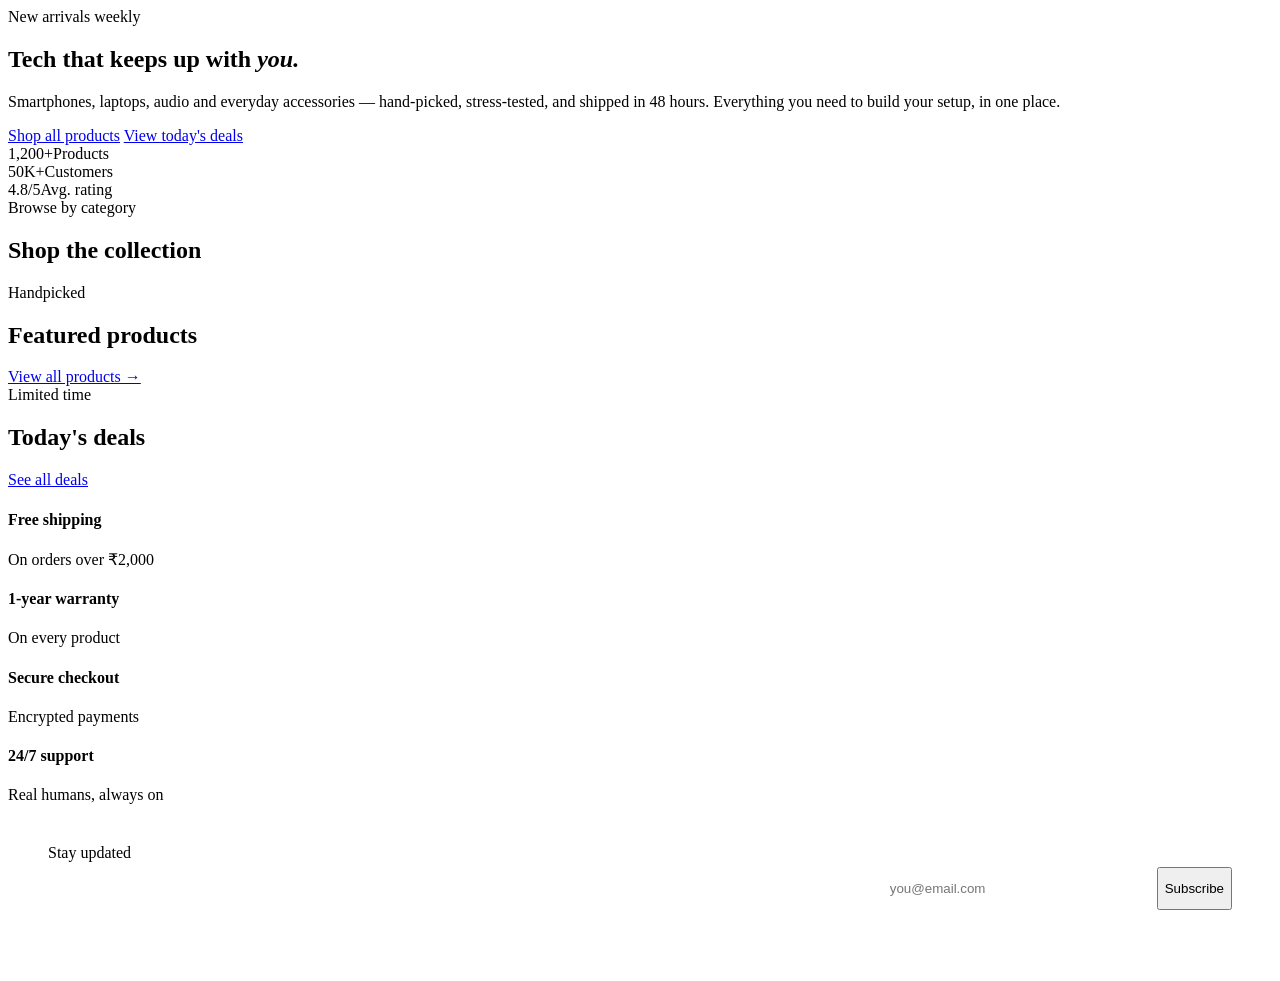
==== index.html @ 67e8907a "Add files via upload" ====
<!DOCTYPE html>
<html lang="en">
<head>
<meta charset="UTF-8">
<meta name="viewport" content="width=device-width, initial-scale=1.0">
<title>TechWorld — Smartphones, Laptops, Audio & Accessories</title>
<meta name="description" content="TechWorld is your one-stop electronics store for smartphones, laptops, audio devices, smartwatches and tech accessories.">
<link rel="preconnect" href="https://fonts.googleapis.com">
<link href="https://fonts.googleapis.com/css2?family=Space+Grotesk:wght@500;600;700&family=Inter:wght@400;500;600;700&family=JetBrains+Mono:wght@500;700&display=swap" rel="stylesheet">
<link rel="stylesheet" href="css/style.css">
</head>
<body>

<div id="header-placeholder"></div>

<section class="hero">
  <div class="container hero-inner">
    <div>
      <div class="eyebrow">New arrivals weekly</div>
      <h1>Tech that keeps up with <em>you.</em></h1>
      <p class="hero-lede">Smartphones, laptops, audio and everyday accessories — hand-picked, stress-tested, and shipped in 48 hours. Everything you need to build your setup, in one place.</p>
      <div class="hero-actions">
        <a href="products.html" class="btn btn-primary">Shop all products</a>
        <a href="products.html?deal=1" class="btn btn-outline on-dark">View today's deals</a>
      </div>
      <div class="hero-stats">
        <div><span class="num">1,200+</span><span class="label">Products</span></div>
        <div><span class="num">50K+</span><span class="label">Customers</span></div>
        <div><span class="num">4.8/5</span><span class="label">Avg. rating</span></div>
      </div>
    </div>
    <div class="hero-visual" id="heroVisual"></div>
  </div>
</section>

<section class="section">
  <div class="container">
    <div class="section-head">
      <div>
        <div class="eyebrow">Browse by category</div>
        <h2>Shop the collection</h2>
      </div>
    </div>
    <div class="category-grid" id="categoryGrid"></div>
  </div>
</section>

<section class="section alt">
  <div class="container">
    <div class="section-head">
      <div>
        <div class="eyebrow">Handpicked</div>
        <h2>Featured products</h2>
      </div>
      <a href="products.html" class="btn btn-ghost">View all products →</a>
    </div>
    <div class="product-grid" id="featuredGrid"></div>
  </div>
</section>

<section class="section">
  <div class="container">
    <div class="section-head">
      <div>
        <div class="eyebrow">Limited time</div>
        <h2>Today's deals</h2>
      </div>
      <a href="products.html?deal=1" class="btn btn-ghost">See all deals</a>
    </div>
    <div class="product-grid" id="dealsGrid"></div>
  </div>
</section>

<section class="section alt">
  <div class="container">
    <div class="category-grid" style="grid-template-columns:repeat(4,1fr)">
      <div class="category-card" style="cursor:default">
        <div class="cat-icon" id="ic-truck"></div>
        <h4>Free shipping</h4>
        <span>On orders over ₹2,000</span>
      </div>
      <div class="category-card" style="cursor:default">
        <div class="cat-icon" id="ic-shield"></div>
        <h4>1-year warranty</h4>
        <span>On every product</span>
      </div>
      <div class="category-card" style="cursor:default">
        <div class="cat-icon" id="ic-lock"></div>
        <h4>Secure checkout</h4>
        <span>Encrypted payments</span>
      </div>
      <div class="category-card" style="cursor:default">
        <div class="cat-icon" id="ic-clock"></div>
        <h4>24/7 support</h4>
        <span>Real humans, always on</span>
      </div>
    </div>
  </div>
</section>

<section class="section">
  <div class="container">
    <div class="card-panel" style="background:linear-gradient(120deg, var(--navy), var(--navy-soft)); border:none; display:flex; align-items:center; justify-content:space-between; flex-wrap:wrap; gap:20px; padding:40px;">
      <div style="max-width:480px">
        <div class="spec-strip on-dark" style="margin-bottom:10px"><span>Stay updated</span></div>
        <h2 style="color:#fff; margin-bottom:6px;">Get deal alerts in your inbox</h2>
        <p style="color:rgba(255,255,255,.65); margin:0;">One email a week. New launches, price drops, no spam.</p>
      </div>
      <form id="newsletterForm" style="display:flex; gap:10px; flex-wrap:wrap;">
        <input type="email" required placeholder="you@email.com" style="padding:13px 16px; border-radius:6px; border:1.5px solid rgba(255,255,255,.2); background:rgba(255,255,255,.08); color:#fff; min-width:240px;">
        <button class="btn btn-primary" type="submit">Subscribe</button>
      </form>
    </div>
  </div>
</section>

<div id="footer-placeholder"></div>

<script src="js/icons.js"></script>
<script src="js/data.js"></script>
<script src="js/main.js"></script>
<script>
  document.addEventListener("DOMContentLoaded", () => {
    // Hero visual cards
    const heroPicks = [getProductById("p01"), getProductById("l01")];
    document.getElementById("heroVisual").innerHTML = heroPicks.map(p => `
      <div class="hero-card">
        <div class="device-icon">${icon(p.icon)}</div>
        <h4>${p.name}</h4>
        <div class="price">${formatCurrency(p.price)}</div>
      </div>`).join("");

    // Categories
    document.getElementById("categoryGrid").innerHTML = CATEGORIES.map(c => `
      <a class="category-card" href="products.html?category=${c.id}">
        <div class="cat-icon">${icon(c.icon)}</div>
        <h4>${c.name}</h4>
        <span>${c.desc}</span>
      </a>`).join("");

    // Featured (bestsellers first, fill to 8)
    const featured = [...PRODUCTS].sort((a,b)=> (b.badge==="best")-(a.badge==="best") || b.rating-a.rating).slice(0,8);
    const featuredGrid = document.getElementById("featuredGrid");
    featuredGrid.innerHTML = featured.map(productCardHTML).join("");
    wireProductGridEvents(featuredGrid);

    // Deals
    const deals = PRODUCTS.filter(p => p.oldPrice).sort((a,b)=> (b.oldPrice-b.price)/b.oldPrice - (a.oldPrice-a.price)/a.oldPrice).slice(0,8);
    const dealsGrid = document.getElementById("dealsGrid");
    dealsGrid.innerHTML = deals.map(productCardHTML).join("");
    wireProductGridEvents(dealsGrid);

    // Trust icons
    document.getElementById("ic-truck").innerHTML = icon("truck");
    document.getElementById("ic-shield").innerHTML = icon("shield");
    document.getElementById("ic-lock").innerHTML = icon("lock");
    document.getElementById("ic-clock").innerHTML = icon("clock");

    document.getElementById("newsletterForm").addEventListener("submit", (e)=>{
      e.preventDefault();
      showToast("Subscribed! Watch your inbox for deals.");
      e.target.reset();
    });
  });
</script>
</body>
</html>
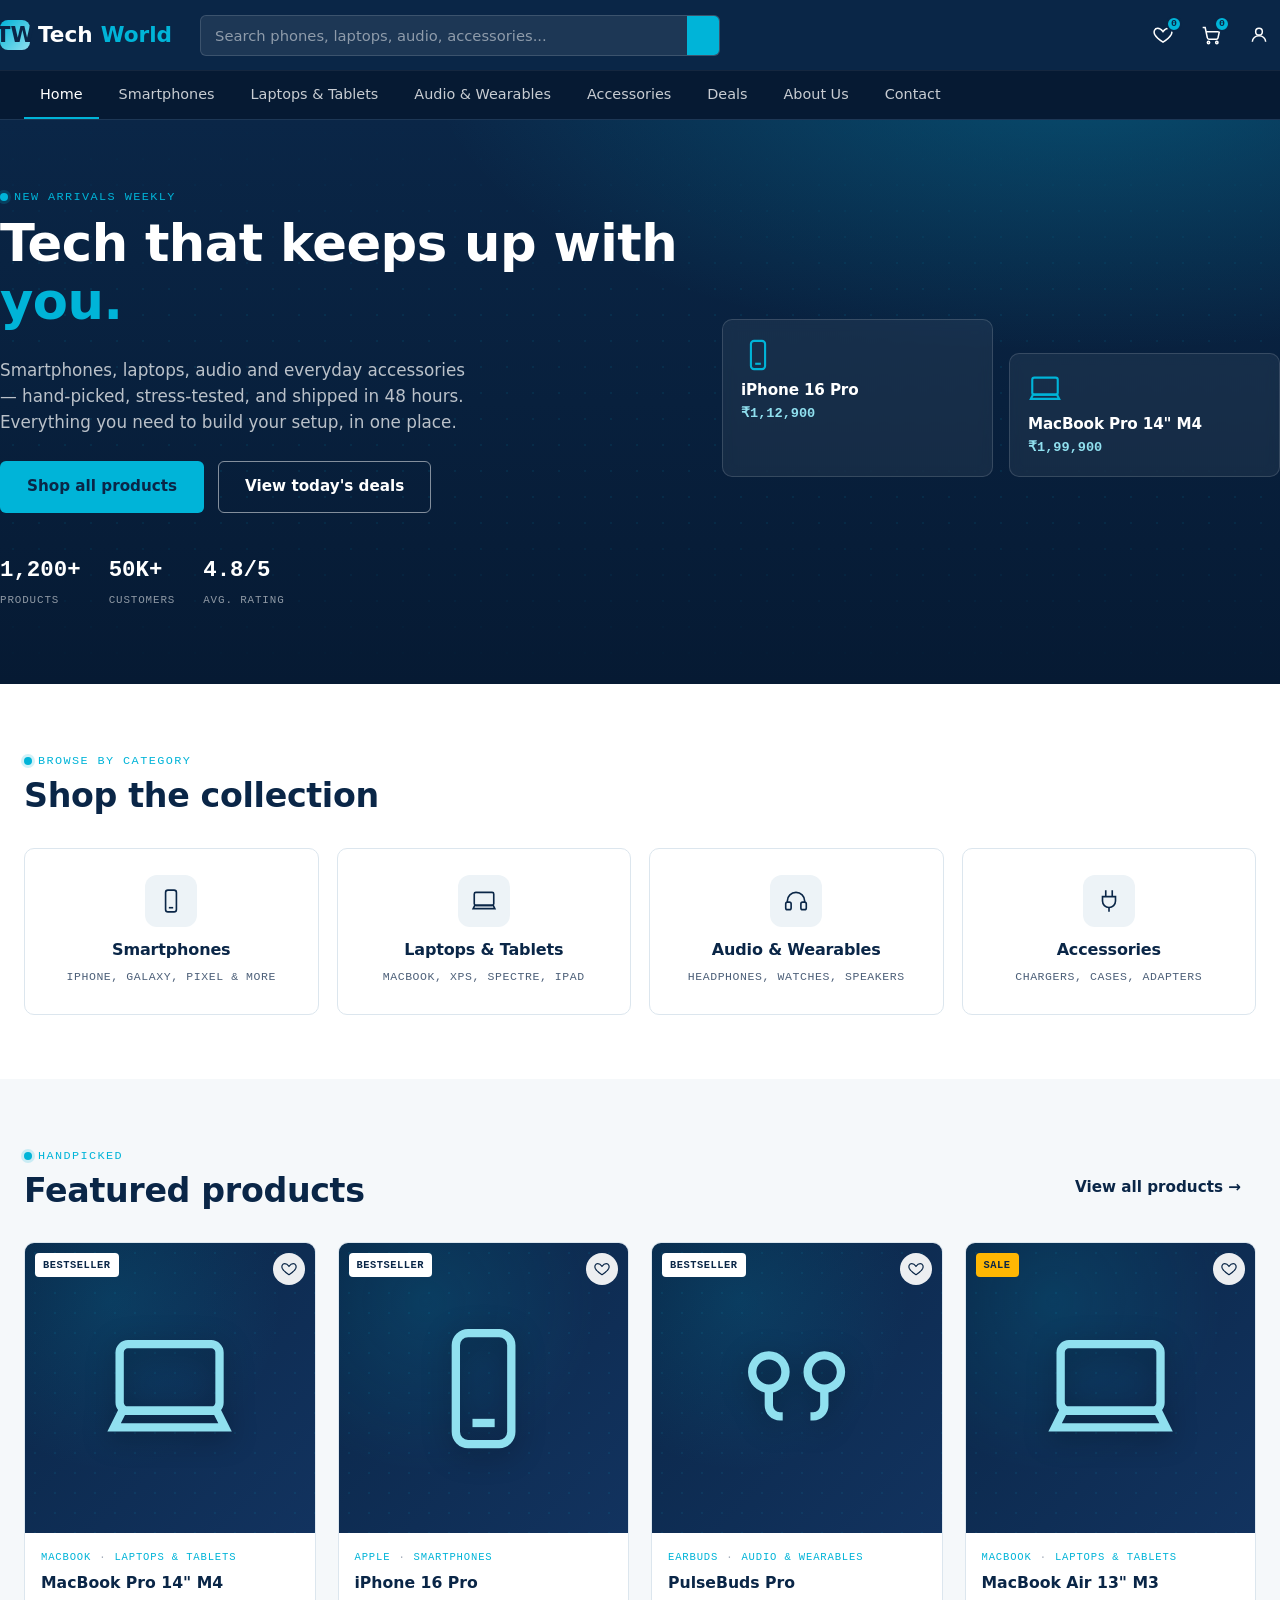
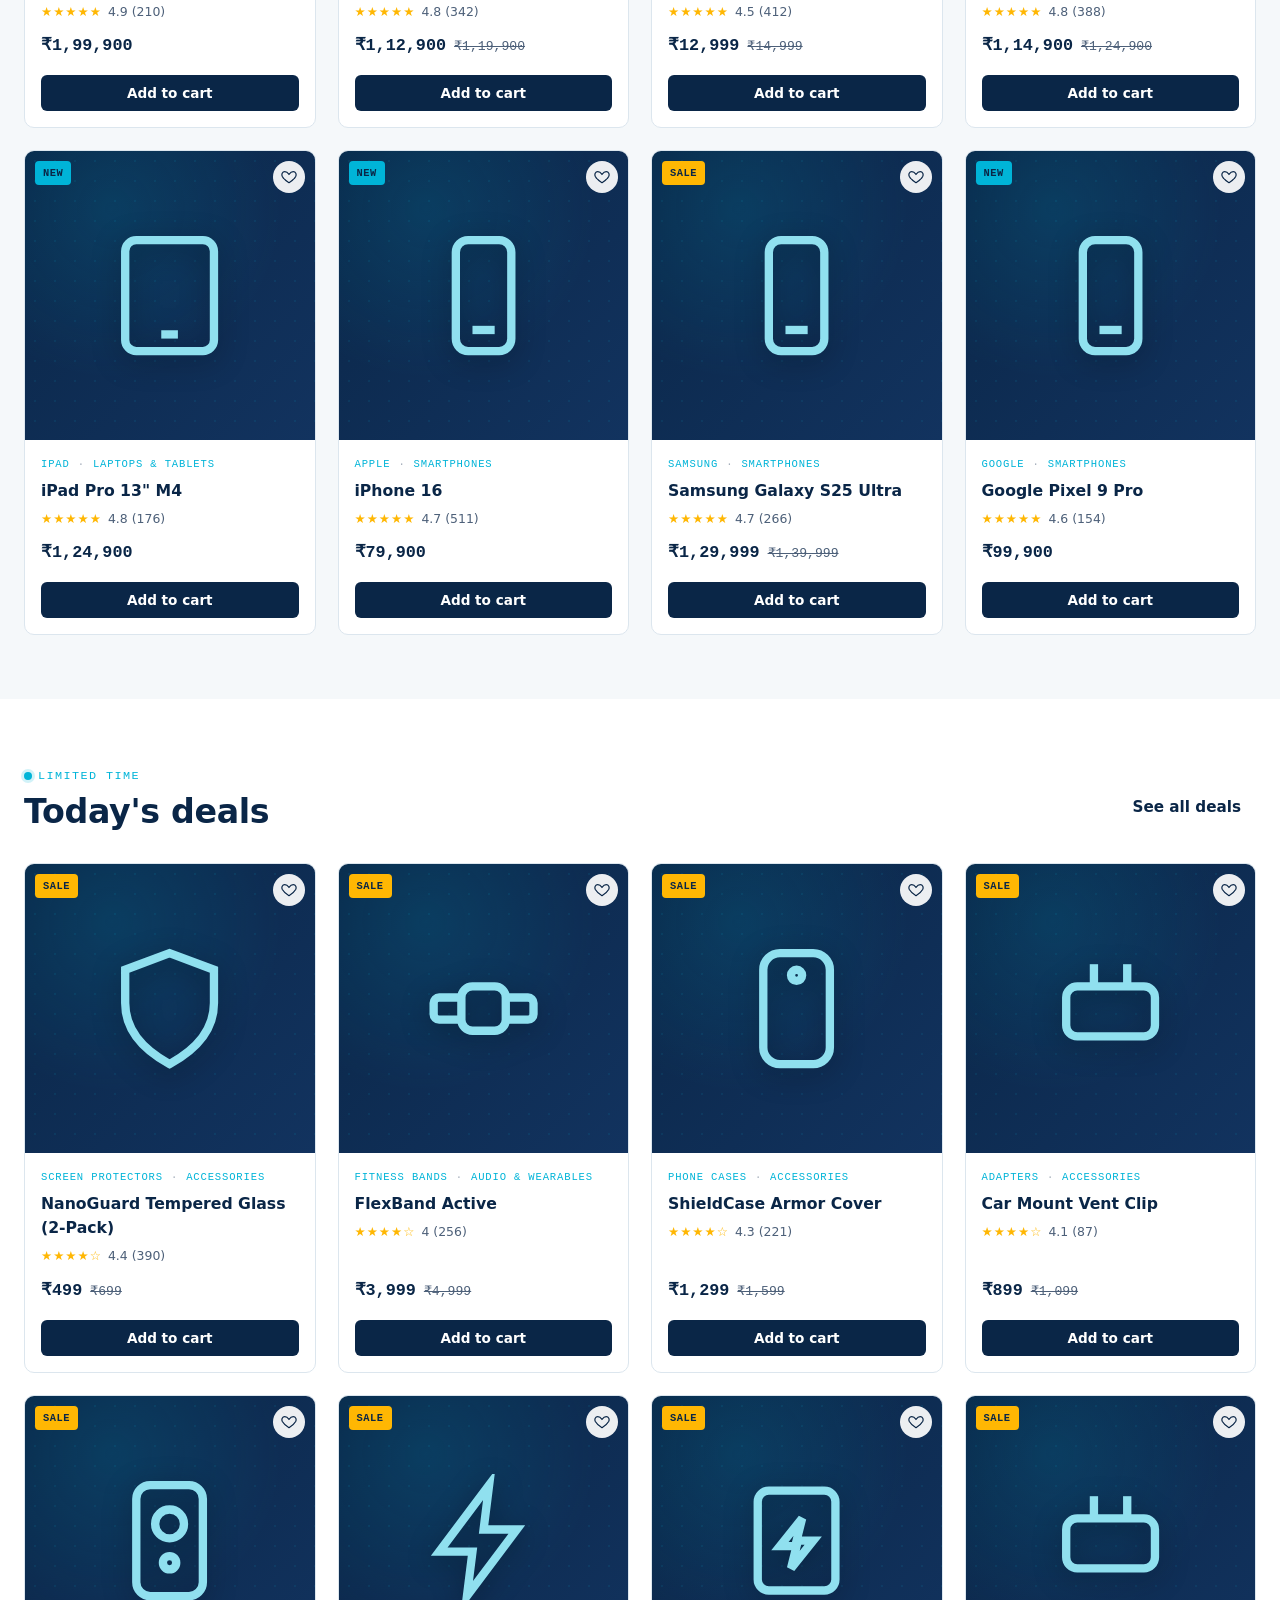
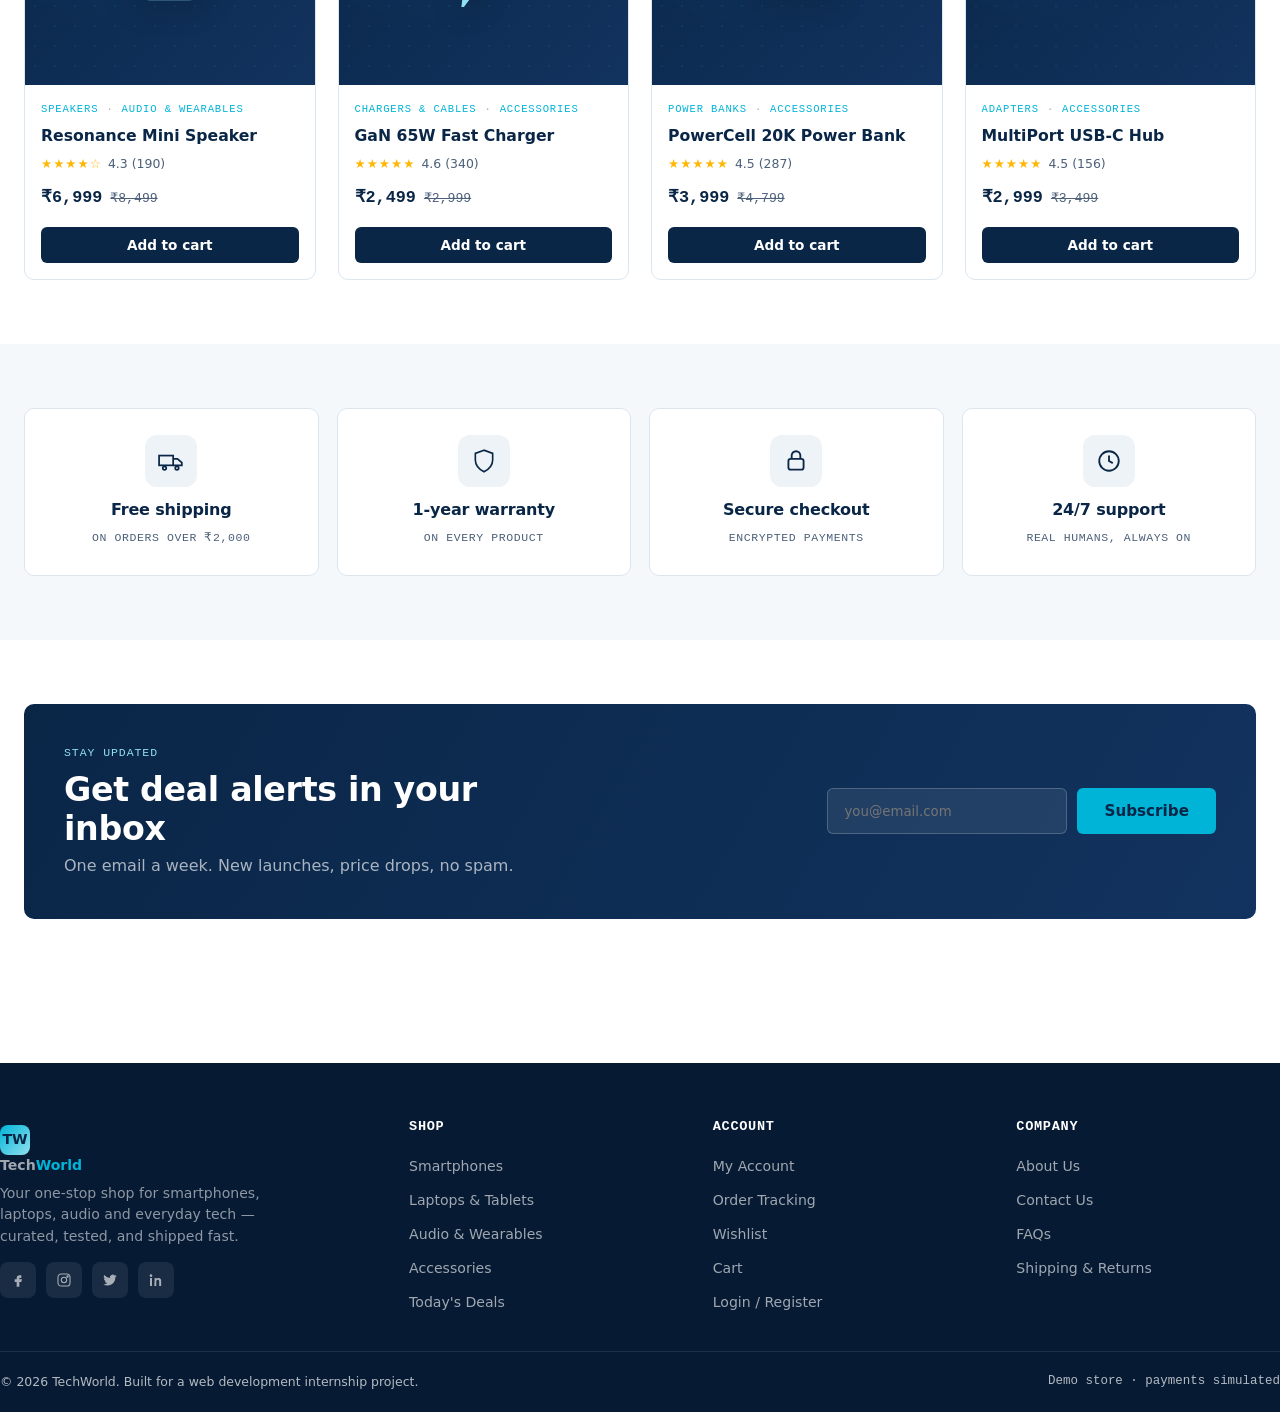
==== commit 51088820: "Fix stylesheet and script paths in index.html" ====
--- a/index.html
+++ b/index.html
@@ -7,7 +7,7 @@
 <meta name="description" content="TechWorld is your one-stop electronics store for smartphones, laptops, audio devices, smartwatches and tech accessories.">
 <link rel="preconnect" href="https://fonts.googleapis.com">
 <link href="https://fonts.googleapis.com/css2?family=Space+Grotesk:wght@500;600;700&family=Inter:wght@400;500;600;700&family=JetBrains+Mono:wght@500;700&display=swap" rel="stylesheet">
-<link rel="stylesheet" href="css/style.css">
+<link rel="stylesheet" href="style.css">
 </head>
 <body>
 
@@ -116,9 +116,9 @@
 
 <div id="footer-placeholder"></div>
 
-<script src="js/icons.js"></script>
-<script src="js/data.js"></script>
-<script src="js/main.js"></script>
+<script src="icons.js"></script>
+<script src="data.js"></script>
+<script src="main.js"></script>
 <script>
   document.addEventListener("DOMContentLoaded", () => {
     // Hero visual cards
--- a/style.css
+++ b/style.css
@@ -0,0 +1,622 @@
+/* ============================================================
+   TechWorld — Design System
+   Display: Space Grotesk · Body: Inter · Data/Spec: JetBrains Mono
+   ============================================================ */
+
+:root{
+  /* Palette */
+  --navy: #0A2647;
+  --navy-deep: #061a33;
+  --navy-soft: #12335f;
+  --white: #FFFFFF;
+  --tech-blue: #00B4D8;
+  --tech-blue-light: #90E0EF;
+  --ink: #10253F;
+  --ink-soft: #4D6079;
+  --surface: #F5F8FA;
+  --surface-alt: #EDF3F7;
+  --line: #DCE6EE;
+  --amber: #FFB703;
+  --success: #17A673;
+  --danger: #E14E4E;
+
+  /* Type */
+  --font-display: 'Space Grotesk', 'Segoe UI', system-ui, sans-serif;
+  --font-body: 'Inter', 'Segoe UI', system-ui, sans-serif;
+  --font-mono: 'JetBrains Mono', 'SFMono-Regular', Consolas, monospace;
+
+  /* Layout */
+  --maxw: 1280px;
+  --radius: 10px;
+  --radius-sm: 6px;
+  --shadow-sm: 0 1px 3px rgba(10,38,71,0.08);
+  --shadow-md: 0 8px 24px rgba(10,38,71,0.12);
+  --shadow-lg: 0 20px 48px rgba(10,38,71,0.18);
+}
+
+*, *::before, *::after{ box-sizing: border-box; }
+html{ scroll-behavior: smooth; }
+body{
+  margin:0;
+  font-family: var(--font-body);
+  color: var(--ink);
+  background: var(--white);
+  line-height: 1.55;
+  -webkit-font-smoothing: antialiased;
+}
+img{ max-width:100%; display:block; }
+a{ color: inherit; text-decoration:none; }
+ul{ list-style:none; margin:0; padding:0; }
+button{ font-family: inherit; cursor:pointer; }
+input, select, textarea{ font-family: inherit; }
+
+h1,h2,h3,h4{
+  font-family: var(--font-display);
+  color: var(--navy);
+  margin: 0 0 .5em;
+  line-height: 1.15;
+  letter-spacing: -0.01em;
+}
+h1{ font-size: clamp(2.1rem, 4vw, 3.4rem); }
+h2{ font-size: clamp(1.6rem, 2.6vw, 2.3rem); }
+h3{ font-size: 1.25rem; }
+p{ margin: 0 0 1em; color: var(--ink-soft); }
+
+.container{
+  max-width: var(--maxw);
+  margin: 0 auto;
+  padding: 0 24px;
+}
+
+:focus-visible{
+  outline: 2px solid var(--tech-blue);
+  outline-offset: 2px;
+}
+
+@media (prefers-reduced-motion: reduce){
+  *{ animation-duration: 0.001ms !important; transition-duration: 0.001ms !important; }
+}
+
+/* ---------- Spec strip (signature motif) ----------
+   Mono-font label rows that mimic a product spec sheet.
+   Used as dividers, card meta, and section eyebrows. */
+.spec-strip{
+  font-family: var(--font-mono);
+  font-size: .72rem;
+  letter-spacing: .08em;
+  text-transform: uppercase;
+  color: var(--tech-blue);
+  display:flex;
+  align-items:center;
+  gap:8px;
+}
+.spec-strip .dot{ color: var(--ink-soft); opacity:.5; }
+.spec-strip.on-dark{ color: var(--tech-blue-light); }
+
+.eyebrow{
+  font-family: var(--font-mono);
+  font-size: .74rem;
+  letter-spacing: .12em;
+  text-transform: uppercase;
+  color: var(--tech-blue);
+  display:inline-flex;
+  align-items:center;
+  gap:.5em;
+  margin-bottom: .6em;
+}
+.eyebrow::before{
+  content:"";
+  width:8px; height:8px;
+  background: var(--tech-blue);
+  border-radius: 50%;
+  box-shadow: 0 0 0 3px rgba(0,180,216,.18);
+}
+
+/* ---------- Buttons ---------- */
+.btn{
+  display:inline-flex;
+  align-items:center;
+  justify-content:center;
+  gap:8px;
+  padding: 13px 26px;
+  border-radius: var(--radius-sm);
+  font-family: var(--font-display);
+  font-weight: 600;
+  font-size: .95rem;
+  border: 1.5px solid transparent;
+  transition: transform .15s ease, box-shadow .15s ease, background .15s ease, color .15s ease, border-color .15s ease;
+  white-space: nowrap;
+}
+.btn:active{ transform: translateY(1px); }
+.btn-primary{
+  background: var(--tech-blue);
+  color: var(--navy);
+}
+.btn-primary:hover{ background: var(--tech-blue-light); box-shadow: var(--shadow-md); }
+.btn-dark{
+  background: var(--navy);
+  color: var(--white);
+}
+.btn-dark:hover{ background: var(--navy-soft); box-shadow: var(--shadow-md); }
+.btn-outline{
+  background: transparent;
+  border-color: var(--navy);
+  color: var(--navy);
+}
+.btn-outline:hover{ background: var(--navy); color: var(--white); }
+.btn-outline.on-dark{ border-color: rgba(255,255,255,.5); color:var(--white); }
+.btn-outline.on-dark:hover{ background: var(--white); color: var(--navy); }
+.btn-ghost{
+  background: transparent;
+  color: var(--navy);
+  padding: 10px 14px;
+}
+.btn-ghost:hover{ color: var(--tech-blue); }
+.btn-block{ width:100%; }
+.btn-sm{ padding: 9px 16px; font-size: .85rem; }
+.btn:disabled{ opacity:.5; cursor:not-allowed; }
+
+/* ---------- Header ---------- */
+.site-header{
+  position: sticky; top:0; z-index: 100;
+  background: var(--navy);
+  border-bottom: 1px solid rgba(255,255,255,.08);
+}
+.header-top{
+  display:flex;
+  align-items:center;
+  gap: 28px;
+  padding: 14px 0;
+}
+.logo{
+  font-family: var(--font-display);
+  font-weight: 700;
+  font-size: 1.35rem;
+  color: var(--white);
+  display:flex;
+  align-items:center;
+  gap:8px;
+  flex-shrink:0;
+}
+.logo .logo-mark{
+  width: 30px; height:30px;
+  border-radius: 8px;
+  background: linear-gradient(135deg, var(--tech-blue), var(--tech-blue-light));
+  display:flex; align-items:center; justify-content:center;
+  color: var(--navy);
+  font-weight:800;
+}
+.logo span{ color: var(--tech-blue); }
+
+.search-bar{
+  flex:1;
+  max-width: 520px;
+  display:flex;
+  background: rgba(255,255,255,.08);
+  border: 1px solid rgba(255,255,255,.14);
+  border-radius: var(--radius-sm);
+  overflow:hidden;
+}
+.search-bar input{
+  flex:1;
+  border:0; background:transparent; color:var(--white);
+  padding: 11px 14px; font-size:.92rem;
+}
+.search-bar input::placeholder{ color: rgba(255,255,255,.5); }
+.search-bar button{
+  border:0; background: var(--tech-blue); color:var(--navy);
+  padding: 0 16px; display:flex; align-items:center; justify-content:center;
+}
+.search-bar button:hover{ background: var(--tech-blue-light); }
+
+.header-actions{
+  display:flex; align-items:center; gap: 6px;
+  margin-left: auto;
+}
+.icon-btn{
+  position:relative;
+  display:flex; align-items:center; justify-content:center;
+  width:42px; height:42px;
+  border-radius: var(--radius-sm);
+  color: var(--white);
+  background: transparent;
+  border: none;
+}
+.icon-btn:hover{ background: rgba(255,255,255,.1); }
+.icon-btn svg{ width:20px; height:20px; }
+.badge-count{
+  position:absolute; top:2px; right:2px;
+  background: var(--tech-blue);
+  color: var(--navy);
+  font-family: var(--font-mono);
+  font-size: .62rem; font-weight:700;
+  min-width:16px; height:16px; padding: 0 3px;
+  border-radius: 50%;
+  display:flex; align-items:center; justify-content:center;
+  border: 2px solid var(--navy);
+}
+
+.main-nav{
+  background: var(--navy-deep);
+  border-top: 1px solid rgba(255,255,255,.06);
+}
+.main-nav .container{ display:flex; align-items:center; gap: 4px; }
+.main-nav a{
+  display:block;
+  padding: 12px 16px;
+  color: rgba(255,255,255,.78);
+  font-size:.9rem;
+  font-weight:500;
+  border-bottom: 2px solid transparent;
+}
+.main-nav a:hover, .main-nav a.active{
+  color: var(--white);
+  border-bottom-color: var(--tech-blue);
+}
+.nav-toggle{ display:none; background:none; border:0; color:var(--white); padding:8px; }
+
+.mobile-search{ display:none; padding: 10px 24px 14px; background: var(--navy); }
+
+@media (max-width: 900px){
+  .search-bar{ display:none; }
+  .mobile-search{ display:block; }
+  .mobile-search .search-bar{ display:flex; max-width:none; }
+  .main-nav{ display:none; }
+  .main-nav.open{ display:block; }
+  .main-nav .container{ flex-direction:column; align-items:stretch; padding-top:8px; padding-bottom:8px; }
+  .nav-toggle{ display:flex; align-items:center; }
+}
+
+/* ---------- Breadcrumb ---------- */
+.breadcrumb{
+  font-family: var(--font-mono);
+  font-size: .75rem;
+  color: var(--ink-soft);
+  padding: 16px 0;
+  text-transform: uppercase;
+  letter-spacing: .04em;
+}
+.breadcrumb a{ color: var(--ink-soft); }
+.breadcrumb a:hover{ color: var(--tech-blue); }
+.breadcrumb .sep{ margin: 0 8px; opacity:.5; }
+.breadcrumb .current{ color: var(--navy); }
+
+/* ---------- Hero ---------- */
+.hero{
+  position: relative;
+  background: radial-gradient(1100px 480px at 85% -10%, rgba(0,180,216,.28), transparent 60%), linear-gradient(180deg, var(--navy) 0%, var(--navy-deep) 100%);
+  color: var(--white);
+  overflow:hidden;
+}
+.hero::before{
+  content:"";
+  position:absolute; inset:0;
+  background-image: radial-gradient(rgba(0,180,216,.35) 1px, transparent 1.5px);
+  background-size: 26px 26px;
+  opacity:.25;
+  mask-image: linear-gradient(180deg, transparent, black 30%, black 70%, transparent);
+}
+.hero-inner{
+  position:relative;
+  display:grid;
+  grid-template-columns: 1.1fr .9fr;
+  gap: 40px;
+  align-items:center;
+  padding: 64px 0 72px;
+}
+.hero h1{ color: var(--white); }
+.hero h1 em{ font-style:normal; color: var(--tech-blue); }
+.hero-lede{ font-size: 1.05rem; color: rgba(255,255,255,.72); max-width: 480px; }
+.hero-actions{ display:flex; gap:14px; margin-top: 26px; flex-wrap:wrap; }
+.hero-stats{ display:flex; gap: 28px; margin-top: 40px; }
+.hero-stats div{ font-family: var(--font-mono); }
+.hero-stats .num{ display:block; font-size:1.4rem; color:var(--white); font-weight:700; }
+.hero-stats .label{ font-size:.68rem; color: rgba(255,255,255,.55); text-transform:uppercase; letter-spacing:.08em; }
+
+.hero-visual{
+  position:relative;
+  display:grid; grid-template-columns: 1fr 1fr; gap:16px;
+}
+.hero-card{
+  background: rgba(255,255,255,.06);
+  border: 1px solid rgba(255,255,255,.14);
+  border-radius: var(--radius);
+  padding: 18px;
+  backdrop-filter: blur(6px);
+}
+.hero-card:nth-child(2){ margin-top: 34px; }
+.hero-card .device-icon{ color: var(--tech-blue); width:34px; height:34px; margin-bottom:10px; }
+.hero-card h4{ color:var(--white); margin:0 0 4px; font-size:.95rem; }
+.hero-card .price{ font-family: var(--font-mono); color: var(--tech-blue-light); font-size:.85rem; }
+
+@media (max-width: 860px){
+  .hero-inner{ grid-template-columns: 1fr; padding: 44px 0 40px; }
+  .hero-visual{ order:-1; }
+}
+
+/* ---------- Section ---------- */
+.section{ padding: 64px 0; }
+.section.alt{ background: var(--surface); }
+.section-head{
+  display:flex; align-items:flex-end; justify-content:space-between;
+  gap: 20px; margin-bottom: 32px; flex-wrap:wrap;
+}
+.section-head h2{ margin:0; }
+.section-head p{ margin:0; }
+
+/* ---------- Category chips ---------- */
+.category-grid{
+  display:grid;
+  grid-template-columns: repeat(4, 1fr);
+  gap: 18px;
+}
+.category-card{
+  background: var(--white);
+  border: 1px solid var(--line);
+  border-radius: var(--radius);
+  padding: 26px 20px;
+  text-align:center;
+  transition: transform .18s ease, box-shadow .18s ease, border-color .18s ease;
+}
+.category-card:hover{ transform: translateY(-4px); box-shadow: var(--shadow-md); border-color: var(--tech-blue); }
+.category-card .cat-icon{
+  width:52px; height:52px; margin: 0 auto 14px;
+  border-radius: 12px;
+  background: var(--surface-alt);
+  display:flex; align-items:center; justify-content:center;
+  color: var(--navy);
+}
+.category-card:hover .cat-icon{ background: var(--navy); color: var(--tech-blue); }
+.category-card .cat-icon svg{ width:26px; height:26px; }
+.category-card h4{ margin:0 0 4px; font-size:1rem; }
+.category-card span{ font-family: var(--font-mono); font-size:.72rem; color: var(--ink-soft); text-transform:uppercase; letter-spacing:.05em; }
+
+@media (max-width: 760px){ .category-grid{ grid-template-columns: repeat(2,1fr); } }
+
+/* ---------- Product grid & card ---------- */
+.product-grid{
+  display:grid;
+  grid-template-columns: repeat(4, 1fr);
+  gap: 22px;
+}
+@media (max-width: 1080px){ .product-grid{ grid-template-columns: repeat(3,1fr); } }
+@media (max-width: 760px){ .product-grid{ grid-template-columns: repeat(2,1fr); gap:14px; } }
+@media (max-width: 480px){ .product-grid{ grid-template-columns: 1fr 1fr; } }
+
+.product-card{
+  position:relative;
+  background: var(--white);
+  border: 1px solid var(--line);
+  border-radius: var(--radius);
+  overflow:hidden;
+  display:flex; flex-direction:column;
+  transition: box-shadow .2s ease, transform .2s ease, border-color .2s ease;
+}
+.product-card:hover{ box-shadow: var(--shadow-lg); transform: translateY(-3px); border-color: rgba(0,180,216,.4); }
+
+.product-media{
+  position:relative;
+  aspect-ratio: 1/1;
+  background:
+    radial-gradient(circle at 30% 20%, rgba(0,180,216,.14), transparent 55%),
+    linear-gradient(135deg, var(--navy) 0%, var(--navy-soft) 100%);
+  display:flex; align-items:center; justify-content:center;
+  overflow:hidden;
+}
+.product-media::after{
+  content:"";
+  position:absolute; inset:0;
+  background-image: radial-gradient(rgba(0,180,216,.3) 1px, transparent 1.4px);
+  background-size: 20px 20px;
+  opacity:.3;
+}
+.product-media svg{ width:46%; height:46%; color: var(--tech-blue-light); position:relative; z-index:1; filter: drop-shadow(0 6px 14px rgba(0,0,0,.35)); }
+
+/* Real photo layer: sits above the icon fallback; onerror chain in main.js
+   hides it (revealing the icon) if no file exists at images/products/{id}.* */
+.product-photo{ position:absolute; inset:0; width:100%; height:100%; object-fit:cover; z-index:2; background:var(--white); }
+
+/* corner brackets — signature hover detail, echoes a camera/scanner viewfinder */
+.product-media .bracket{
+  position:absolute; width:16px; height:16px;
+  border-color: var(--tech-blue); opacity:0; transition: opacity .2s ease;
+}
+.product-card:hover .bracket{ opacity: 1; }
+.bracket.tl{ top:10px; left:10px; border-top:2px solid; border-left:2px solid; }
+.bracket.tr{ top:10px; right:10px; border-top:2px solid; border-right:2px solid; }
+.bracket.bl{ bottom:10px; left:10px; border-bottom:2px solid; border-left:2px solid; }
+.bracket.br{ bottom:10px; right:10px; border-bottom:2px solid; border-right:2px solid; }
+
+.product-tag{
+  position:absolute; top:10px; left:10px; z-index:2;
+  font-family: var(--font-mono); font-size:.65rem; text-transform:uppercase; letter-spacing:.05em;
+  padding: 4px 8px; border-radius: 4px; font-weight:700;
+}
+.product-tag.sale{ background: var(--amber); color: var(--navy); }
+.product-tag.new{ background: var(--tech-blue); color: var(--navy); }
+.product-tag.best{ background: var(--white); color: var(--navy); }
+.product-tag.out{ background: var(--danger); color: var(--white); }
+
+.wishlist-btn{
+  position:absolute; top:10px; right:10px; z-index:2;
+  width:32px; height:32px; border-radius:50%;
+  background: rgba(255,255,255,.92);
+  border:0; display:flex; align-items:center; justify-content:center;
+  color: var(--navy);
+  transition: transform .15s ease, color .15s ease;
+}
+.wishlist-btn:hover{ transform: scale(1.1); }
+.wishlist-btn svg{ width:16px; height:16px; }
+.wishlist-btn.active{ color: var(--danger); }
+.wishlist-btn.active svg{ fill: var(--danger); }
+
+.product-info{ padding: 16px; display:flex; flex-direction:column; gap:6px; flex:1; }
+.product-meta.spec-strip{ font-size:.66rem; }
+.product-name{
+  font-family: var(--font-display); font-weight:600; font-size:.98rem; color:var(--navy);
+  display:-webkit-box; -webkit-line-clamp:2; -webkit-box-orient:vertical; overflow:hidden;
+}
+.product-rating{ display:flex; align-items:center; gap:6px; font-size:.78rem; color: var(--ink-soft); }
+.product-rating .stars{ color: var(--amber); letter-spacing:1px; }
+.product-price-row{ display:flex; align-items:baseline; gap:8px; margin-top:auto; padding-top:6px; }
+.price{ font-family: var(--font-mono); font-weight:700; color: var(--navy); font-size:1.05rem; }
+.price-old{ font-family: var(--font-mono); color: var(--ink-soft); text-decoration: line-through; font-size:.82rem; }
+.product-actions{ padding: 0 16px 16px; }
+
+/* ---------- Filters (Product Listing) ---------- */
+.listing-layout{ display:grid; grid-template-columns: 260px 1fr; gap: 32px; align-items:start; }
+.filters{
+  background: var(--white); border:1px solid var(--line); border-radius: var(--radius);
+  padding: 20px; position:sticky; top: 130px;
+}
+.filters h3{ font-size:1rem; }
+.filter-group{ padding: 16px 0; border-top: 1px solid var(--line); }
+.filter-group:first-of-type{ border-top:0; padding-top:0; }
+.filter-group h4{ font-family: var(--font-display); font-size:.85rem; color: var(--navy); margin:0 0 10px; text-transform:uppercase; letter-spacing:.03em; }
+.filter-option{ display:flex; align-items:center; gap:9px; font-size:.87rem; color: var(--ink-soft); padding: 5px 0; cursor:pointer; }
+.filter-option input{ accent-color: var(--tech-blue); width:15px; height:15px; }
+.filter-option:hover{ color: var(--navy); }
+.price-range{ display:flex; gap:8px; align-items:center; }
+.price-range input{ width:100%; padding:8px; border:1px solid var(--line); border-radius:6px; font-size:.82rem; font-family: var(--font-mono); }
+
+.listing-toolbar{
+  display:flex; align-items:center; justify-content:space-between; flex-wrap:wrap; gap:12px;
+  margin-bottom: 20px; padding-bottom:16px; border-bottom: 1px solid var(--line);
+}
+.result-count{ font-family: var(--font-mono); font-size:.8rem; color: var(--ink-soft); }
+.sort-select{
+  padding: 9px 12px; border-radius: 6px; border: 1px solid var(--line); background:var(--white); font-size:.85rem; color: var(--navy);
+}
+.active-filters{ display:flex; gap:8px; flex-wrap:wrap; margin-bottom:16px; }
+.filter-chip{
+  display:flex; align-items:center; gap:6px;
+  background: var(--surface-alt); border-radius:20px; padding:6px 10px 6px 12px;
+  font-size:.78rem; color: var(--navy); font-family: var(--font-mono);
+}
+.filter-chip button{ background:none; border:0; color: var(--ink-soft); display:flex; }
+
+@media (max-width: 900px){
+  .listing-layout{ grid-template-columns: 1fr; }
+  .filters{ position:static; }
+}
+
+/* ---------- Forms ---------- */
+.form-group{ margin-bottom: 18px; }
+.form-group label{
+  display:block; font-size:.82rem; font-weight:600; color:var(--navy); margin-bottom:6px;
+  font-family: var(--font-display);
+}
+.form-group input, .form-group select, .form-group textarea{
+  width:100%; padding: 12px 14px; border:1.5px solid var(--line); border-radius: var(--radius-sm);
+  font-size: .92rem; color: var(--ink); background: var(--white);
+  transition: border-color .15s ease;
+}
+.form-group input:focus, .form-group select:focus, .form-group textarea:focus{
+  outline:none; border-color: var(--tech-blue); box-shadow: 0 0 0 3px rgba(0,180,216,.14);
+}
+.form-row{ display:grid; grid-template-columns: 1fr 1fr; gap: 16px; }
+@media (max-width:600px){ .form-row{ grid-template-columns: 1fr; } }
+.form-hint{ font-size:.75rem; color: var(--ink-soft); margin-top:4px; }
+.form-error{ font-size:.75rem; color: var(--danger); margin-top:4px; display:none; }
+.form-group.invalid input, .form-group.invalid select{ border-color: var(--danger); }
+.form-group.invalid .form-error{ display:block; }
+
+.card-panel{
+  background: var(--white); border: 1px solid var(--line); border-radius: var(--radius);
+  padding: 28px;
+}
+
+/* ---------- Cart ---------- */
+.cart-item{
+  display:grid; grid-template-columns: 90px 1fr auto auto; gap:18px; align-items:center;
+  padding: 18px 0; border-bottom: 1px solid var(--line);
+}
+.cart-item-media{
+  position:relative; overflow:hidden;
+  width:90px; height:90px; border-radius: 8px;
+  background: linear-gradient(135deg, var(--navy), var(--navy-soft));
+  display:flex; align-items:center; justify-content:center;
+}
+.cart-item-media svg{ width:40px; height:40px; color: var(--tech-blue-light); position:relative; z-index:1; }
+.cart-item-media .product-photo{ z-index:2; }
+.cart-item h4{ margin:0 0 4px; font-size:.95rem; }
+.qty-control{ display:flex; align-items:center; border:1px solid var(--line); border-radius:6px; width:fit-content; }
+.qty-control button{ background:none; border:0; width:30px; height:32px; color:var(--navy); font-size:1rem; }
+.qty-control button:hover{ background: var(--surface-alt); }
+.qty-control input{ width:36px; border:0; text-align:center; font-family: var(--font-mono); font-size:.9rem; }
+.cart-item-remove{ background:none; border:0; color: var(--ink-soft); font-size:.78rem; text-decoration:underline; margin-top:6px; }
+.cart-item-remove:hover{ color: var(--danger); }
+.cart-item-price{ font-family: var(--font-mono); font-weight:700; color: var(--navy); text-align:right; white-space:nowrap; }
+
+.summary-row{ display:flex; justify-content:space-between; padding: 9px 0; font-size:.92rem; color: var(--ink-soft); }
+.summary-row.total{ border-top: 1.5px solid var(--navy); margin-top:8px; padding-top:16px; font-size:1.15rem; color:var(--navy); font-weight:700; font-family: var(--font-mono); }
+.summary-row.total span:last-child{ color: var(--tech-blue); }
+
+/* ---------- Steps (checkout) ---------- */
+.step-track{ display:flex; align-items:center; gap:0; margin-bottom: 34px; }
+.step-track .step{ display:flex; align-items:center; gap:10px; color: var(--ink-soft); font-family: var(--font-mono); font-size:.8rem; text-transform:uppercase; letter-spacing:.04em; }
+.step-track .step .num{ width:26px; height:26px; border-radius:50%; border:1.5px solid var(--line); display:flex; align-items:center; justify-content:center; font-weight:700; }
+.step-track .step.active{ color: var(--navy); }
+.step-track .step.active .num{ background: var(--tech-blue); border-color: var(--tech-blue); color: var(--navy); }
+.step-track .step.done .num{ background: var(--navy); border-color: var(--navy); color: var(--white); }
+.step-track .line{ flex:1; height:1.5px; background: var(--line); margin:0 14px; }
+
+/* ---------- Badges / status ---------- */
+.badge{ display:inline-flex; align-items:center; gap:6px; font-family: var(--font-mono); font-size:.72rem; text-transform:uppercase; letter-spacing:.04em; padding: 4px 10px; border-radius: 20px; }
+.badge.in-stock{ background: rgba(23,166,115,.12); color: var(--success); }
+.badge.low-stock{ background: rgba(255,183,3,.16); color:#a06a00; }
+.badge.out-stock{ background: rgba(225,78,78,.12); color: var(--danger); }
+
+/* ---------- Tables ---------- */
+.data-table{ width:100%; border-collapse: collapse; font-size:.88rem; }
+.data-table th{ text-align:left; font-family: var(--font-mono); font-size:.72rem; text-transform:uppercase; letter-spacing:.05em; color: var(--ink-soft); padding: 10px 12px; border-bottom: 1.5px solid var(--navy); }
+.data-table td{ padding: 14px 12px; border-bottom: 1px solid var(--line); }
+
+/* ---------- Order/summary line items (checkout review, order history) ---------- */
+.co-summary-item{ display:flex; gap:10px; align-items:center; padding:8px 0; border-bottom:1px solid var(--line); font-size:.85rem; }
+.co-summary-item .sm-media{ position:relative; overflow:hidden; width:42px; height:42px; border-radius:6px; background:linear-gradient(135deg,var(--navy),var(--navy-soft)); display:flex; align-items:center; justify-content:center; flex-shrink:0; }
+.co-summary-item .sm-media svg{ width:20px; height:20px; color:var(--tech-blue-light); position:relative; z-index:1; }
+.co-summary-item .sm-media .product-photo{ z-index:2; }
+
+/* ---------- Tabs ---------- */
+.tabs{ display:flex; gap: 4px; border-bottom: 1.5px solid var(--line); margin-bottom: 24px; overflow-x:auto; }
+.tab-btn{ background:none; border:0; padding: 12px 18px; font-family: var(--font-display); font-weight:600; color: var(--ink-soft); border-bottom: 2px solid transparent; white-space:nowrap; }
+.tab-btn.active{ color: var(--navy); border-bottom-color: var(--tech-blue); }
+.tab-panel{ display:none; }
+.tab-panel.active{ display:block; }
+
+/* ---------- Footer ---------- */
+.site-footer{ background: var(--navy-deep); color: rgba(255,255,255,.7); margin-top: 80px; }
+.footer-grid{ display:grid; grid-template-columns: 1.4fr 1fr 1fr 1fr; gap: 40px; padding: 56px 0 32px; }
+.footer-grid h4{ color: var(--white); font-size:.85rem; text-transform:uppercase; letter-spacing:.05em; margin-bottom:16px; font-family: var(--font-mono); }
+.footer-grid a{ display:block; padding: 6px 0; font-size:.88rem; color: rgba(255,255,255,.62); }
+.footer-grid a:hover{ color: var(--tech-blue-light); }
+.footer-brand p{ color: rgba(255,255,255,.55); font-size:.88rem; max-width:280px; }
+.footer-social{ display:flex; gap:10px; margin-top:14px; }
+.footer-social a{ width:36px; height:36px; border-radius:8px; background: rgba(255,255,255,.08); display:flex; align-items:center; justify-content:center; padding:0; }
+.footer-social a:hover{ background: var(--tech-blue); color: var(--navy); }
+.footer-social svg{ width:16px; height:16px; }
+.footer-bottom{ border-top: 1px solid rgba(255,255,255,.1); padding: 20px 0; display:flex; justify-content:space-between; flex-wrap:wrap; gap:10px; font-size:.78rem; }
+@media (max-width: 860px){ .footer-grid{ grid-template-columns: 1fr 1fr; } }
+
+/* ---------- Toast ---------- */
+.toast-wrap{ position:fixed; bottom: 24px; right: 24px; z-index: 999; display:flex; flex-direction:column; gap:10px; }
+.toast{
+  background: var(--navy); color: var(--white); padding: 14px 18px; border-radius: var(--radius-sm);
+  box-shadow: var(--shadow-lg); font-size:.87rem; display:flex; align-items:center; gap:10px;
+  border-left: 3px solid var(--tech-blue);
+  animation: toast-in .25s ease;
+  min-width: 240px;
+}
+@keyframes toast-in{ from{ opacity:0; transform: translateY(10px);} to{ opacity:1; transform:none; } }
+
+/* ---------- Misc ---------- */
+.empty-state{ text-align:center; padding: 70px 20px; }
+.empty-state svg{ width:64px; height:64px; color: var(--line); margin: 0 auto 18px; }
+.divider{ height:1px; background: var(--line); margin: 32px 0; }
+.two-col{ display:grid; grid-template-columns: 1fr 1fr; gap: 40px; }
+@media (max-width: 860px){ .two-col{ grid-template-columns: 1fr; } }
+.center{ text-align:center; }
+.mt-0{ margin-top:0; }
+.text-mono{ font-family: var(--font-mono); }
+.small{ font-size: .82rem; }
